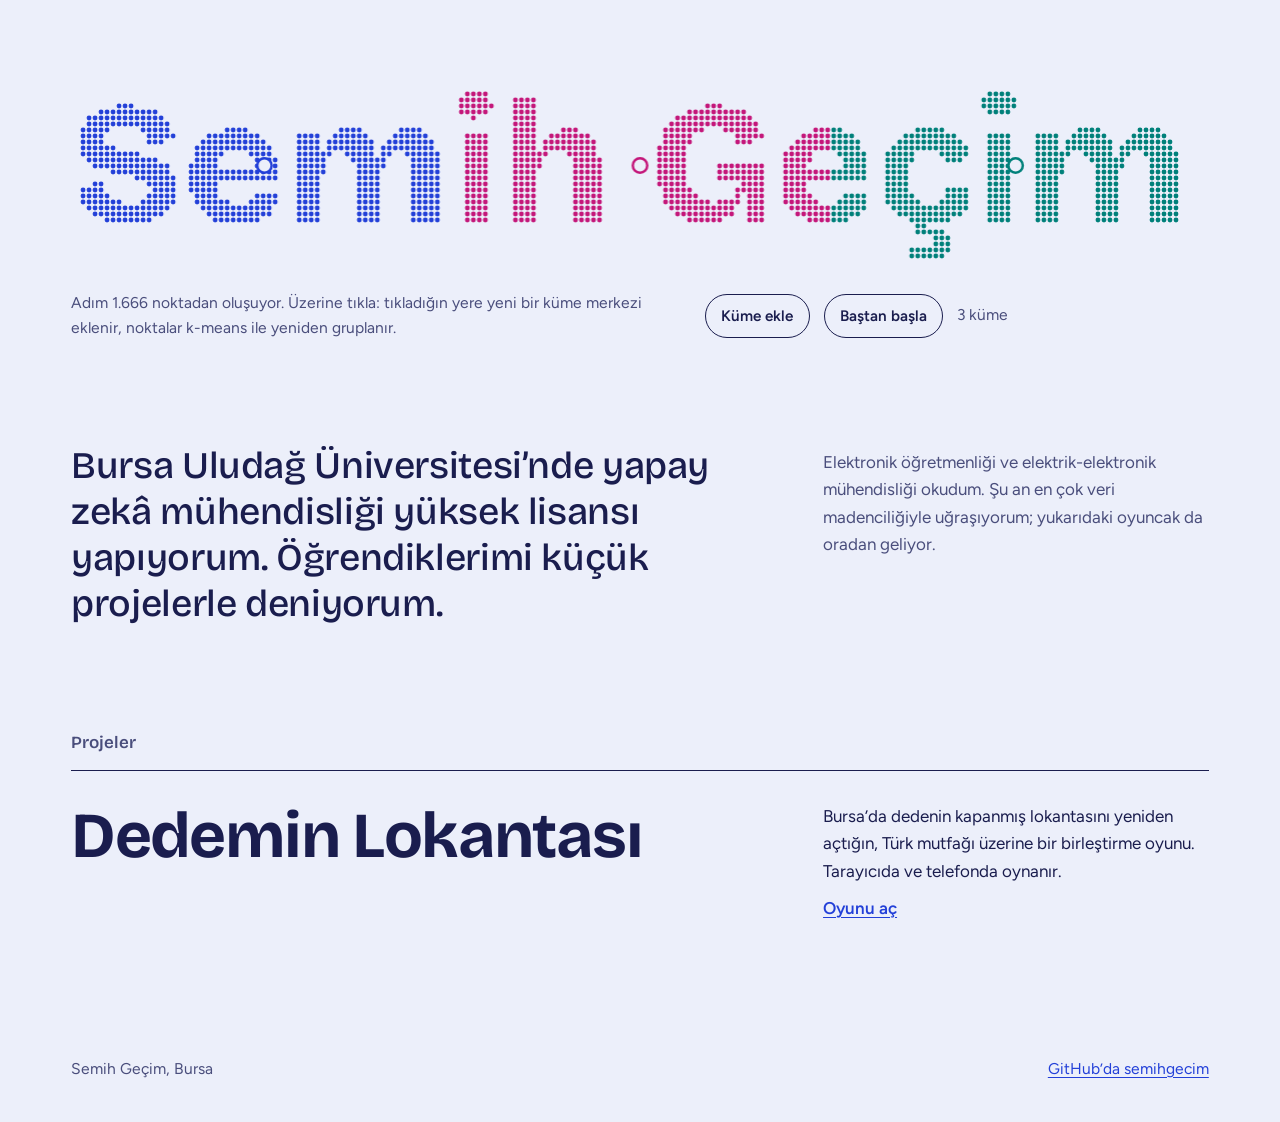
==== index.html @ a6d1cb2b "İlk kişisel site: noktalardan oluşan isim ve k-means oyuncağı Co-Authored-By: Claude Opus 5.5 <norep" ====
<!doctype html>
<html lang="tr">
<head>
<meta charset="utf-8">
<meta name="viewport" content="width=device-width, initial-scale=1">
<title>Semih Geçim</title>
<meta name="description" content="Semih Geçim: yapay zekâ mühendisliği yüksek lisans öğrencisi, elektrik-elektronik mühendisi. Projeler ve notlar.">
<meta property="og:title" content="Semih Geçim">
<meta property="og:description" content="Yapay zekâ mühendisliği yüksek lisans öğrencisi, elektrik-elektronik mühendisi.">
<meta property="og:url" content="https://semihgecim.me/">
<meta property="og:type" content="website">
<link rel="canonical" href="https://semihgecim.me/">
<link rel="icon" href="data:image/svg+xml,%3Csvg xmlns='http://www.w3.org/2000/svg' viewBox='0 0 32 32'%3E%3Crect width='32' height='32' rx='7' fill='%231a1d4e'/%3E%3Ccircle cx='10' cy='11' r='3.5' fill='%23ff6fb5'/%3E%3Ccircle cx='22' cy='10' r='3.5' fill='%236f8cff'/%3E%3Ccircle cx='16' cy='22' r='3.5' fill='%2334d3c6'/%3E%3C/svg%3E">
<style>
@font-face{font-family:"Bricolage";src:url(fonts/bricolage-grotesque-latin-wght-normal.woff2) format("woff2");font-weight:200 800;font-display:swap;unicode-range:U+0000-00FF,U+0131,U+0152-0153,U+02BB-02BC,U+02C6,U+02DA,U+02DC,U+2000-206F,U+20AC,U+2122,U+2191,U+2193,U+2212,U+2215,U+FEFF,U+FFFD}
@font-face{font-family:"Bricolage";src:url(fonts/bricolage-grotesque-latin-ext-wght-normal.woff2) format("woff2");font-weight:200 800;font-display:swap;unicode-range:U+0100-0130,U+0132-02BA,U+1E00-1EFF,U+2C60-2C7F}
@font-face{font-family:"Figtree";src:url(fonts/figtree-latin-wght-normal.woff2) format("woff2");font-weight:300 900;font-display:swap;unicode-range:U+0000-00FF,U+0131,U+0152-0153,U+02BB-02BC,U+02C6,U+02DA,U+02DC,U+2000-206F,U+20AC,U+2122,U+2191,U+2193,U+2212,U+2215,U+FEFF,U+FFFD}
@font-face{font-family:"Figtree";src:url(fonts/figtree-latin-ext-wght-normal.woff2) format("woff2");font-weight:300 900;font-display:swap;unicode-range:U+0100-0130,U+0132-02BA,U+1E00-1EFF,U+2C60-2C7F}

:root{
  color-scheme:light;
  --paper:#eceffa;
  --ink:#1a1d4e;
  --soft:#4a4e7c;
  --line:#c3c8e4;
  --accent:#2340d8;
  --gutter:clamp(16px,4vw,56px);
}
*{box-sizing:border-box}
html{-webkit-text-size-adjust:100%}
body{margin:0;background:var(--paper);color:var(--ink);font:400 1.0625rem/1.6 "Figtree",system-ui,sans-serif}
a{color:var(--accent);text-underline-offset:.18em}
a:hover{color:var(--ink)}
:focus-visible{outline:3px solid var(--accent);outline-offset:3px;border-radius:2px}
h1,h2,h3{font-family:"Bricolage",system-ui,sans-serif;margin:0}

.wrap{max-width:1240px;margin:0 auto;padding:0 var(--gutter)}

.hero{padding-top:clamp(24px,5vw,64px)}
h1{position:absolute;width:1px;height:1px;overflow:hidden;clip-path:inset(50%)}
#field{display:block;width:100%;cursor:crosshair;touch-action:manipulation}
.controls{display:flex;flex-wrap:wrap;align-items:center;gap:10px 14px;margin-top:clamp(12px,2vw,24px);color:var(--soft);font-size:.975rem}
.controls p{margin:0;flex:1 1 280px;max-width:62ch}
button{font:600 .95rem "Figtree",system-ui,sans-serif;color:var(--ink);background:none;border:1.5px solid var(--ink);border-radius:999px;padding:.45em 1em;cursor:pointer;min-height:44px}
button:hover:not(:disabled){background:var(--ink);color:var(--paper)}
button:disabled{opacity:.45;cursor:default}

.intro{margin-top:clamp(48px,8vw,104px);display:grid;grid-template-columns:minmax(0,7fr) minmax(0,4fr);gap:24px clamp(32px,6vw,88px);align-items:start}
.lede{font:500 clamp(1.5rem,3.1vw,2.35rem)/1.22 "Bricolage",system-ui,sans-serif;margin:0;letter-spacing:-.01em;max-width:24em}
.intro .side{margin:0;color:var(--soft);max-width:38ch;padding-top:.35em}

.work{margin-top:clamp(56px,8vw,112px)}
h2{font-size:1.0625rem;font-weight:600;color:var(--soft);margin-bottom:14px}
.project{display:grid;grid-template-columns:minmax(0,7fr) minmax(0,4fr);gap:10px clamp(32px,6vw,88px);padding:clamp(20px,3vw,32px) 0;border-top:1.5px solid var(--ink);text-decoration:none;color:inherit}
.project h3{font-size:clamp(2rem,5.4vw,4rem);font-weight:700;line-height:1.02;letter-spacing:-.025em;color:var(--ink)}
.project:hover h3{color:var(--accent)}
.project p{margin:0;max-width:38ch}
.project .go{display:block;margin-top:.6em;font-weight:600;color:var(--accent);text-decoration:underline;text-underline-offset:.18em}

footer{margin-top:clamp(56px,8vw,112px);padding-bottom:40px;color:var(--soft);font-size:.975rem}
footer .wrap{display:flex;flex-wrap:wrap;gap:6px 24px;justify-content:space-between}

@media (max-width:720px){
  .intro,.project{grid-template-columns:1fr}
}
</style>
</head>
<body>
<header class="hero wrap">
  <h1>Semih Geçim</h1>
  <canvas id="field" role="img" aria-label="Semih Geçim adı, renkli veri noktalarından oluşuyor"></canvas>
  <div class="controls">
    <p id="hint">Adım 1 noktadan oluşuyor. Üzerine tıkla: tıkladığın yere yeni bir küme merkezi eklenir, noktalar k-means ile yeniden gruplanır.</p>
    <button id="add" type="button">Küme ekle</button>
    <button id="reset" type="button">Baştan başla</button>
    <span id="status" aria-live="polite"></span>
  </div>
</header>

<main class="wrap">
  <section class="intro">
    <p class="lede">Bursa Uludağ Üniversitesi’nde yapay zekâ mühendisliği yüksek lisansı yapıyorum. Öğrendiklerimi küçük projelerle deniyorum.</p>
    <p class="side">Elektronik öğretmenliği ve elektrik-elektronik mühendisliği okudum. Şu an en çok veri madenciliğiyle uğraşıyorum; yukarıdaki oyuncak da oradan geliyor.</p>
  </section>

  <section class="work">
    <h2>Projeler</h2>
    <a class="project" href="/dedemin-lokantasi/">
      <h3>Dedemin Lokantası</h3>
      <p>Bursa’da dedenin kapanmış lokantasını yeniden açtığın, Türk mutfağı üzerine bir birleştirme oyunu. Tarayıcıda ve telefonda oynanır.<span class="go">Oyunu aç</span></p>
    </a>
  </section>
</main>

<footer>
  <div class="wrap">
    <span>Semih Geçim, Bursa</span>
    <a href="https://github.com/semihgecim">GitHub’da semihgecim</a>
  </div>
</footer>

<script>
(function () {
  var canvas = document.getElementById('field');
  var ctx = canvas.getContext('2d');
  var addBtn = document.getElementById('add');
  var resetBtn = document.getElementById('reset');
  var statusEl = document.getElementById('status');
  var hint = document.getElementById('hint');

  var COLORS = ['#2340d8', '#c4177a', '#00807a', '#a85f00', '#6d35d6', '#c02f2f', '#2f7a12', '#0a6fa8'];
  var MAX_K = COLORS.length;
  var reduced = matchMedia('(prefers-reduced-motion: reduce)').matches;

  var W = 0, H = 0, R = 2;
  var pts = [];        // {x, y, sx, sy, c}
  var centers = [];    // {x, y}
  var timer = null, intro = 0;

  function layout() {
    W = Math.floor(canvas.parentElement.clientWidth -
        parseFloat(getComputedStyle(canvas.parentElement).paddingLeft) * 2);
    var lines = W < 640 ? ['Semih', 'Geçim'] : ['Semih Geçim'];
    var off = document.createElement('canvas').getContext('2d', { willReadFrequently: true });
    var font = function (s) { return '800 ' + s + 'px Bricolage, system-ui, sans-serif'; };
    off.font = font(100);
    var widest = Math.max.apply(null, lines.map(function (l) { return off.measureText(l).width; }));
    var size = Math.floor(100 * W / widest * 0.985);
    var lineH = size * 0.98;
    H = Math.ceil(lineH * lines.length + size * 0.2);

    off.canvas.width = W; off.canvas.height = H;
    off.font = font(size);
    off.textBaseline = 'alphabetic';
    off.fillStyle = '#000';
    lines.forEach(function (l, i) { off.fillText(l, 0, size * 0.92 + i * lineH); });

    var data = off.getImageData(0, 0, W, H).data;
    var step = Math.max(4, Math.round(W / 190));
    R = step * 0.40;
    pts = [];
    for (var y = 0; y < H; y += step) {
      for (var x = 0; x < W; x += step) {
        if (data[(y * W + x) * 4 + 3] > 128) {
          pts.push({ x: x, y: y, sx: Math.random() * W, sy: Math.random() * H, c: 0 });
        }
      }
    }
    var dpr = window.devicePixelRatio || 1;
    canvas.width = W * dpr; canvas.height = H * dpr;
    canvas.style.height = H + 'px';
    ctx.setTransform(dpr, 0, 0, dpr, 0, 0);
    var n = pts.length;
    hint.textContent = 'Adım ' + n.toLocaleString('tr-TR') + ' noktadan oluşuyor. Üzerine tıkla: tıkladığın yere yeni bir küme merkezi eklenir, noktalar k-means ile yeniden gruplanır.';
  }

  function assign() {
    var moved = false;
    pts.forEach(function (p) {
      var best = 0, bd = Infinity;
      centers.forEach(function (c, i) {
        var d = (p.x - c.x) * (p.x - c.x) + (p.y - c.y) * (p.y - c.y);
        if (d < bd) { bd = d; best = i; }
      });
      if (p.c !== best) { p.c = best; moved = true; }
    });
    return moved;
  }

  function update() {
    var sum = centers.map(function () { return { x: 0, y: 0, n: 0 }; });
    pts.forEach(function (p) { var s = sum[p.c]; s.x += p.x; s.y += p.y; s.n++; });
    centers.forEach(function (c, i) {
      if (sum[i].n) { c.x = sum[i].x / sum[i].n; c.y = sum[i].y / sum[i].n; }
    });
  }

  function draw(t) {
    ctx.clearRect(0, 0, W, H);
    var e = t === undefined ? 1 : 1 - Math.pow(1 - t, 3);
    for (var i = 0; i < pts.length; i++) {
      var p = pts[i];
      ctx.fillStyle = COLORS[p.c];
      ctx.beginPath();
      ctx.arc(p.sx + (p.x - p.sx) * e, p.sy + (p.y - p.sy) * e, R, 0, 6.2832);
      ctx.fill();
    }
    if (e < 1) return;
    centers.forEach(function (c, i) {
      var r = Math.max(7, R * 3);
      ctx.beginPath(); ctx.arc(c.x, c.y, r, 0, 6.2832);
      ctx.fillStyle = '#eceffa'; ctx.fill();
      ctx.lineWidth = Math.max(2.5, R); ctx.strokeStyle = COLORS[i]; ctx.stroke();
    });
  }

  function settle() {
    clearTimeout(timer);
    if (reduced) {
      var guard = 0;
      while (assign() && guard++ < 50) update();
      draw();
      return;
    }
    (function tick() {
      var moved = assign();
      draw();
      if (moved) { update(); timer = setTimeout(tick, 170); }
    })();
  }

  function report() {
    statusEl.textContent = centers.length + ' küme';
    addBtn.disabled = centers.length >= MAX_K;
  }

  function addCenter(x, y) {
    if (centers.length >= MAX_K) {
      statusEl.textContent = 'En fazla ' + MAX_K + ' küme. Baştan başlayabilirsin.';
      return;
    }
    centers.push({ x: x, y: y });
    report();
    settle();
  }

  function seed() {
    centers = [{ x: W * 0.17, y: H * 0.5 }, { x: W * 0.5, y: H * 0.5 }, { x: W * 0.83, y: H * 0.5 }];
    report();
  }

  function start(animate) {
    cancelAnimationFrame(intro);
    clearTimeout(timer);
    seed();
    assign();
    if (!animate || reduced) { settle(); return; }
    var t0 = performance.now(), dur = 1100;
    (function frame(now) {
      var t = Math.min(1, (now - t0) / dur);
      draw(t);
      if (t < 1) intro = requestAnimationFrame(frame); else settle();
    })(t0);
  }

  canvas.addEventListener('click', function (ev) {
    var r = canvas.getBoundingClientRect();
    addCenter(ev.clientX - r.left, ev.clientY - r.top);
  });
  addBtn.addEventListener('click', function () {
    // Klavye ve düğme için: merkeze en uzak noktaya yeni küme koy.
    var far = pts[0], fd = -1;
    pts.forEach(function (p) {
      var c = centers[p.c], d = (p.x - c.x) * (p.x - c.x) + (p.y - c.y) * (p.y - c.y);
      if (d > fd) { fd = d; far = p; }
    });
    addCenter(far.x, far.y);
  });
  resetBtn.addEventListener('click', function () { start(true); });

  var lastW = 0, rt;
  addEventListener('resize', function () {
    clearTimeout(rt);
    rt = setTimeout(function () {
      if (canvas.parentElement.clientWidth === lastW) return;
      lastW = canvas.parentElement.clientWidth;
      layout(); start(false);
    }, 150);
  });

  var fontReady = document.fonts && document.fonts.load
    ? Promise.race([
        Promise.all([document.fonts.load('800 100px Bricolage', 'Semih Geçim')]),
        new Promise(function (ok) { setTimeout(ok, 1500); })
      ])
    : Promise.resolve();
  fontReady.then(function () {
    lastW = canvas.parentElement.clientWidth;
    layout();
    start(true);
  });
})();
</script>
</body>
</html>
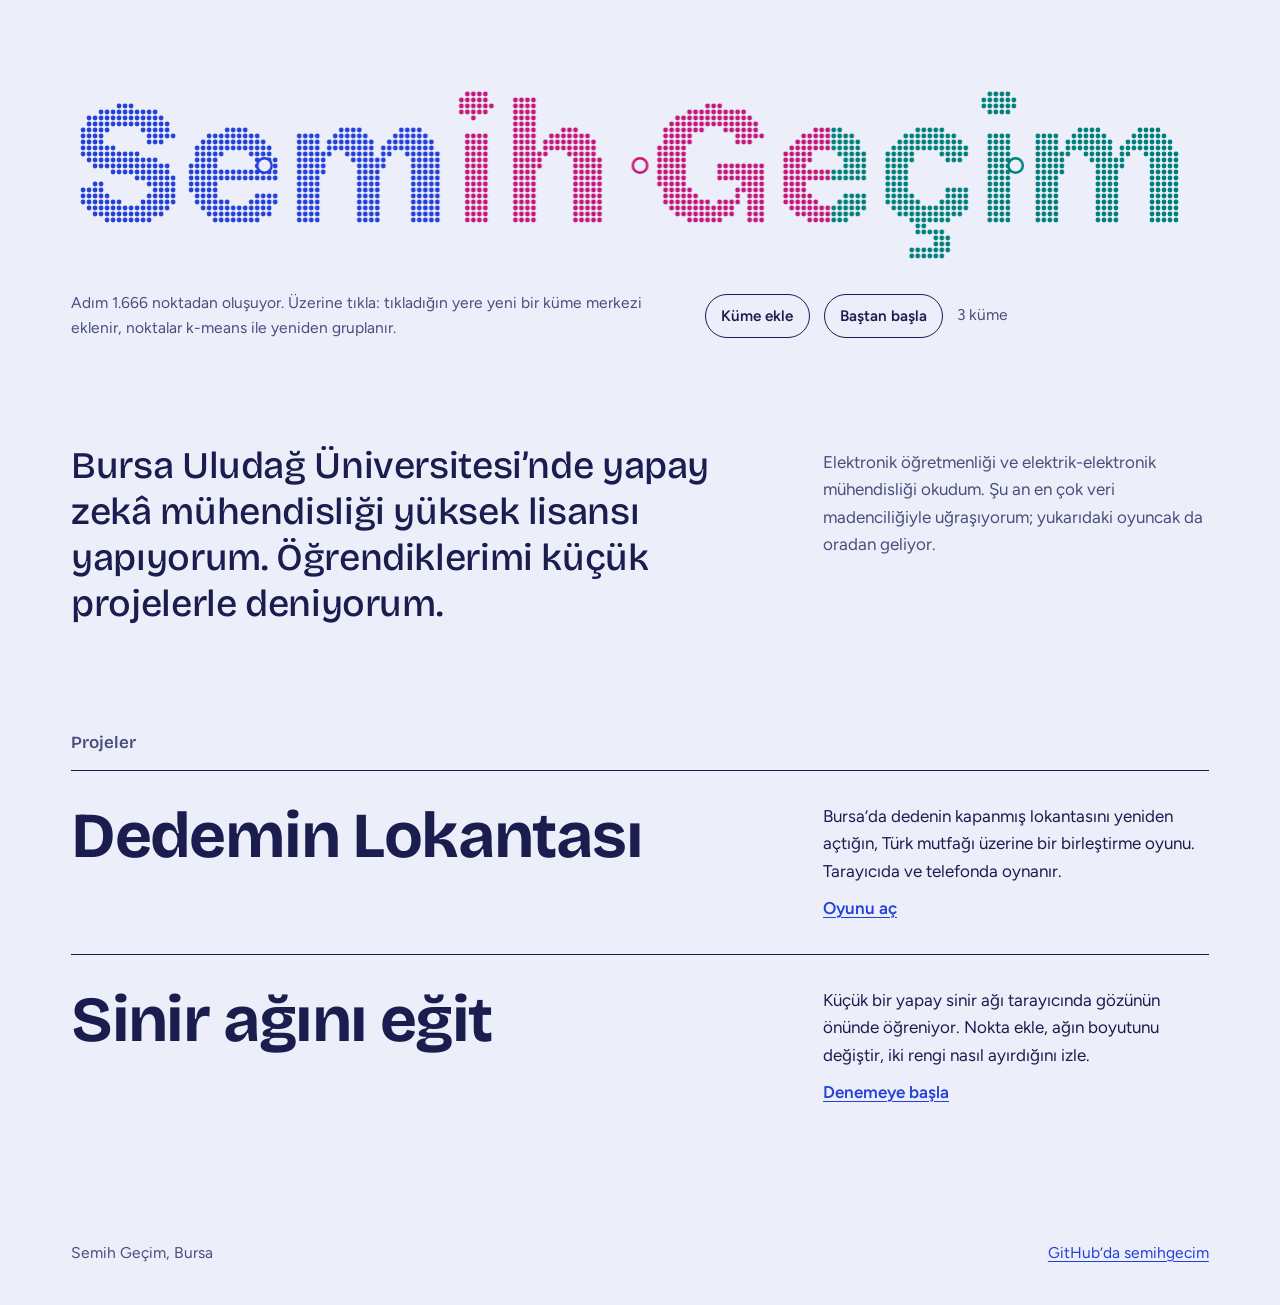
==== commit c80ff549: "Sinir ağını eğit sayfasını ekle Co-Authored-By: Claude Opus 5.5 <noreply@anthropic.com> Claude-Sessi" ====
--- a/index.html
+++ b/index.html
@@ -89,6 +89,10 @@
       <h3>Dedemin Lokantası</h3>
       <p>Bursa’da dedenin kapanmış lokantasını yeniden açtığın, Türk mutfağı üzerine bir birleştirme oyunu. Tarayıcıda ve telefonda oynanır.<span class="go">Oyunu aç</span></p>
     </a>
+    <a class="project" href="/sinir-agi/">
+      <h3>Sinir ağını eğit</h3>
+      <p>Küçük bir yapay sinir ağı tarayıcında gözünün önünde öğreniyor. Nokta ekle, ağın boyutunu değiştir, iki rengi nasıl ayırdığını izle.<span class="go">Denemeye başla</span></p>
+    </a>
   </section>
 </main>
 
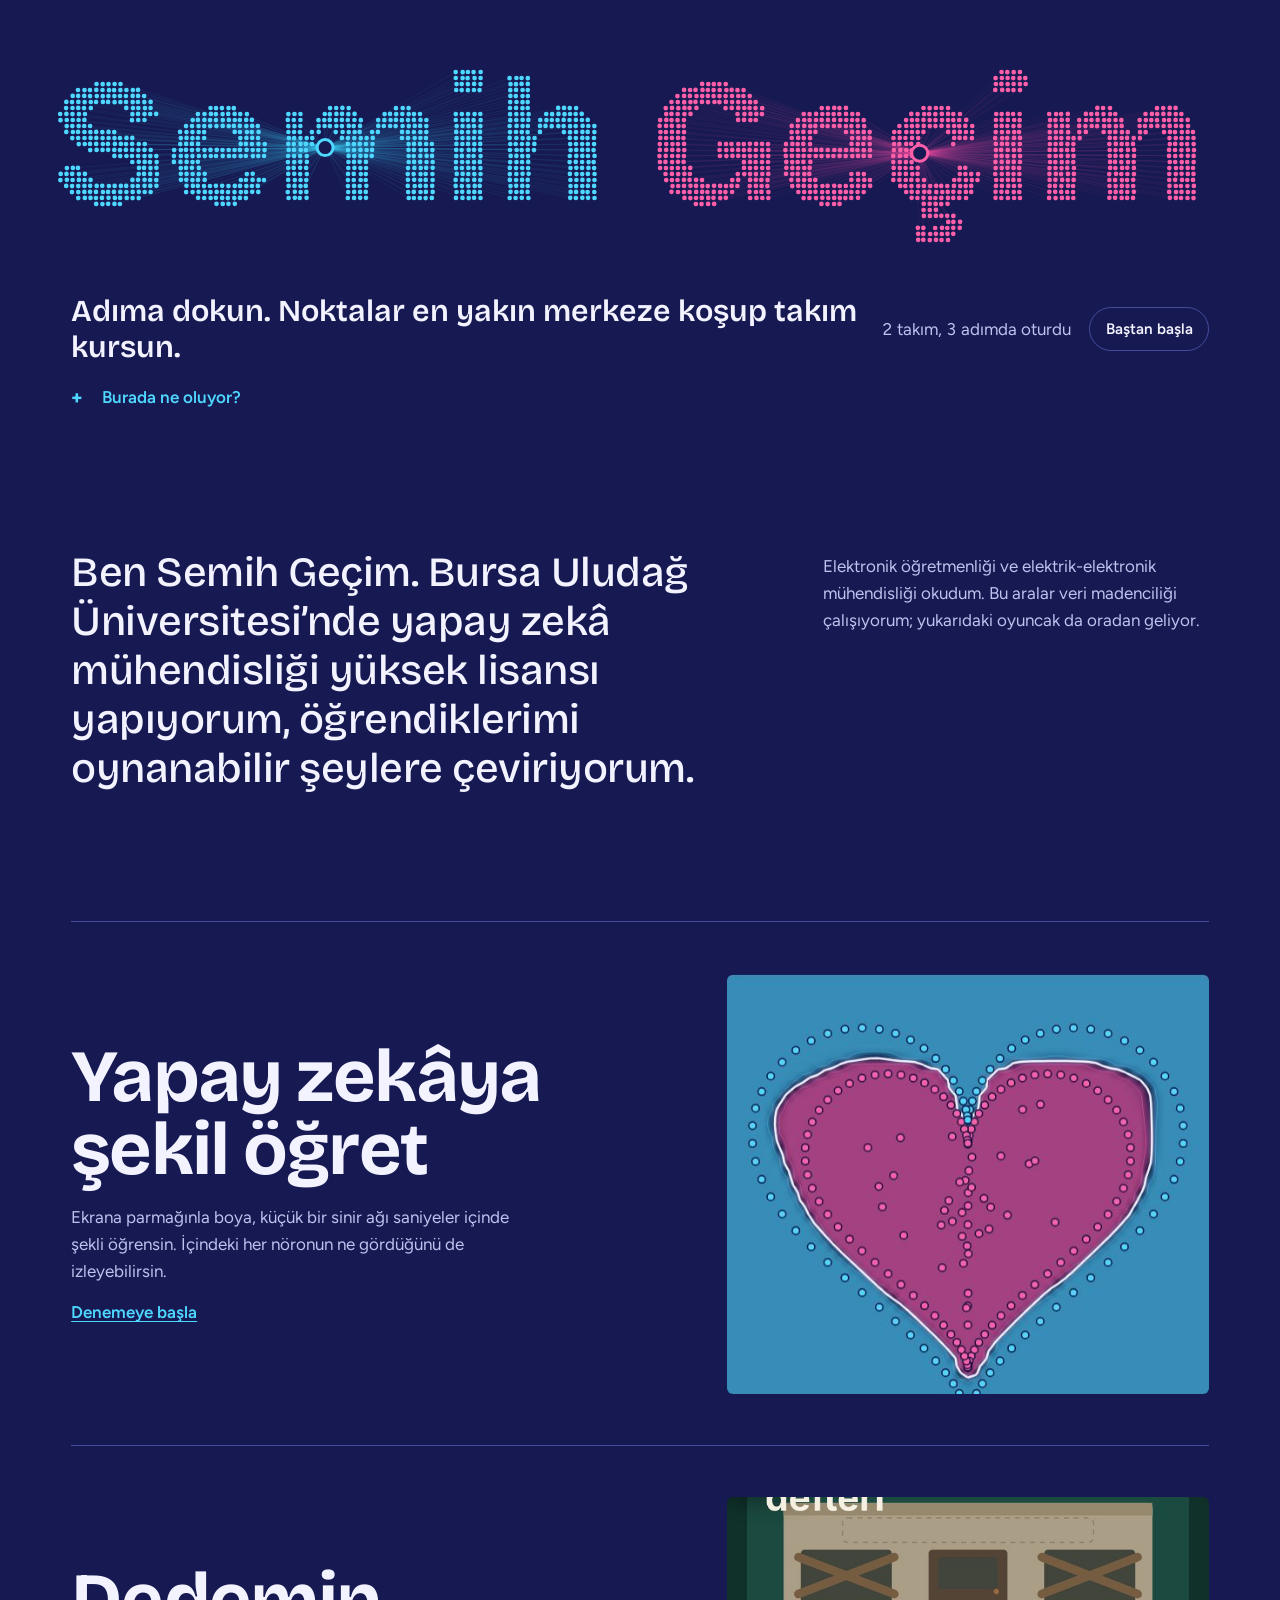
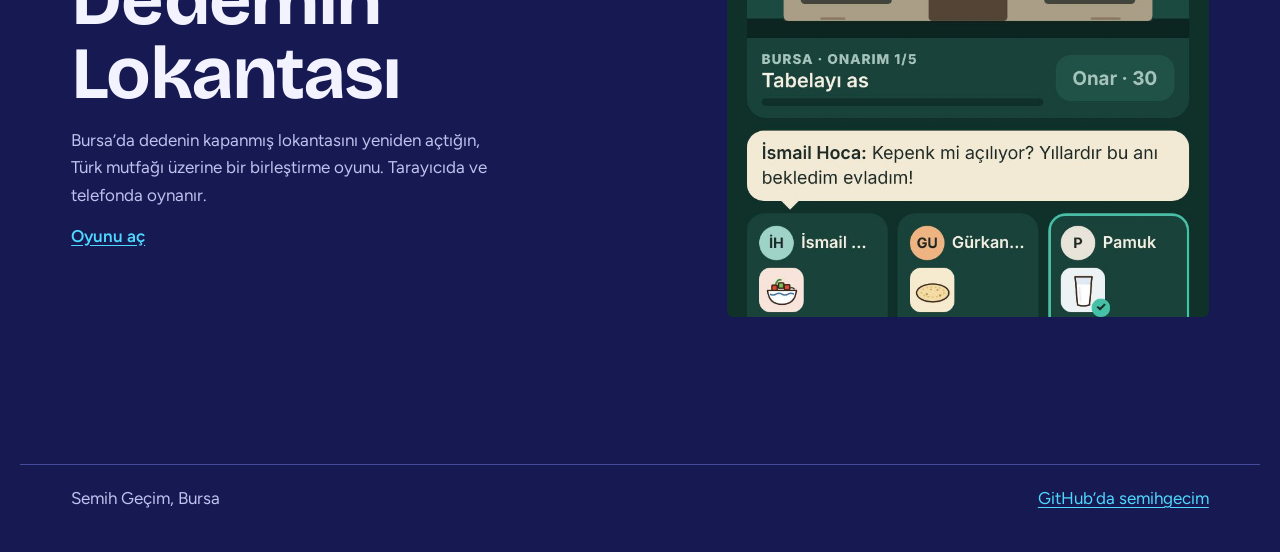
==== commit e37bf841: "Yeni tasarım: gece teması, boyanabilir sinir ağı, nöron görünümü; arama motoru dosyaları Co-Authored" ====
--- a/index.html
+++ b/index.html
@@ -3,95 +3,85 @@
 <head>
 <meta charset="utf-8">
 <meta name="viewport" content="width=device-width, initial-scale=1">
-<title>Semih Geçim</title>
-<meta name="description" content="Semih Geçim: yapay zekâ mühendisliği yüksek lisans öğrencisi, elektrik-elektronik mühendisi. Projeler ve notlar.">
+<title>Semih Geçim | Yapay zekâ mühendisliği, projeler</title>
+<meta name="description" content="Semih Geçim'in kişisel sitesi. Bursa Uludağ Üniversitesi yapay zekâ mühendisliği yüksek lisans öğrencisi. Oynanabilir yapay zekâ denemeleri ve projeler.">
+<meta name="theme-color" content="#171a52">
 <meta property="og:title" content="Semih Geçim">
-<meta property="og:description" content="Yapay zekâ mühendisliği yüksek lisans öğrencisi, elektrik-elektronik mühendisi.">
+<meta property="og:description" content="Adına dokun, noktalar takım kursun. Oynanabilir yapay zekâ denemeleri ve projeler.">
 <meta property="og:url" content="https://semihgecim.me/">
 <meta property="og:type" content="website">
+<meta property="og:image" content="https://semihgecim.me/img/og.jpg">
+<meta name="twitter:card" content="summary_large_image">
 <link rel="canonical" href="https://semihgecim.me/">
-<link rel="icon" href="data:image/svg+xml,%3Csvg xmlns='http://www.w3.org/2000/svg' viewBox='0 0 32 32'%3E%3Crect width='32' height='32' rx='7' fill='%231a1d4e'/%3E%3Ccircle cx='10' cy='11' r='3.5' fill='%23ff6fb5'/%3E%3Ccircle cx='22' cy='10' r='3.5' fill='%236f8cff'/%3E%3Ccircle cx='16' cy='22' r='3.5' fill='%2334d3c6'/%3E%3C/svg%3E">
+<link rel="icon" href="data:image/svg+xml,%3Csvg xmlns='http://www.w3.org/2000/svg' viewBox='0 0 32 32'%3E%3Crect width='32' height='32' rx='7' fill='%23171a52'/%3E%3Ccircle cx='10' cy='11' r='3.5' fill='%23ff5fa8'/%3E%3Ccircle cx='22' cy='10' r='3.5' fill='%234fd8ff'/%3E%3Ccircle cx='16' cy='22' r='3.5' fill='%23ffc24d'/%3E%3C/svg%3E">
+<link rel="preload" href="/fonts/bricolage-grotesque-latin-wght-normal.woff2" as="font" type="font/woff2" crossorigin>
+<link rel="stylesheet" href="/site.css">
+<script type="application/ld+json">
+{"@context":"https://schema.org","@type":"Person","name":"Semih Geçim","url":"https://semihgecim.me/","sameAs":["https://github.com/semihgecim"],"description":"Yapay zekâ mühendisliği yüksek lisans öğrencisi, elektrik-elektronik mühendisi","affiliation":{"@type":"CollegeOrUniversity","name":"Bursa Uludağ Üniversitesi"},"homeLocation":{"@type":"City","name":"Bursa"}}
+</script>
 <style>
-@font-face{font-family:"Bricolage";src:url(fonts/bricolage-grotesque-latin-wght-normal.woff2) format("woff2");font-weight:200 800;font-display:swap;unicode-range:U+0000-00FF,U+0131,U+0152-0153,U+02BB-02BC,U+02C6,U+02DA,U+02DC,U+2000-206F,U+20AC,U+2122,U+2191,U+2193,U+2212,U+2215,U+FEFF,U+FFFD}
-@font-face{font-family:"Bricolage";src:url(fonts/bricolage-grotesque-latin-ext-wght-normal.woff2) format("woff2");font-weight:200 800;font-display:swap;unicode-range:U+0100-0130,U+0132-02BA,U+1E00-1EFF,U+2C60-2C7F}
-@font-face{font-family:"Figtree";src:url(fonts/figtree-latin-wght-normal.woff2) format("woff2");font-weight:300 900;font-display:swap;unicode-range:U+0000-00FF,U+0131,U+0152-0153,U+02BB-02BC,U+02C6,U+02DA,U+02DC,U+2000-206F,U+20AC,U+2122,U+2191,U+2193,U+2212,U+2215,U+FEFF,U+FFFD}
-@font-face{font-family:"Figtree";src:url(fonts/figtree-latin-ext-wght-normal.woff2) format("woff2");font-weight:300 900;font-display:swap;unicode-range:U+0100-0130,U+0132-02BA,U+1E00-1EFF,U+2C60-2C7F}
-
-:root{
-  color-scheme:light;
-  --paper:#eceffa;
-  --ink:#1a1d4e;
-  --soft:#4a4e7c;
-  --line:#c3c8e4;
-  --accent:#2340d8;
-  --gutter:clamp(16px,4vw,56px);
-}
-*{box-sizing:border-box}
-html{-webkit-text-size-adjust:100%}
-body{margin:0;background:var(--paper);color:var(--ink);font:400 1.0625rem/1.6 "Figtree",system-ui,sans-serif}
-a{color:var(--accent);text-underline-offset:.18em}
-a:hover{color:var(--ink)}
-:focus-visible{outline:3px solid var(--accent);outline-offset:3px;border-radius:2px}
-h1,h2,h3{font-family:"Bricolage",system-ui,sans-serif;margin:0}
-
-.wrap{max-width:1240px;margin:0 auto;padding:0 var(--gutter)}
-
-.hero{padding-top:clamp(24px,5vw,64px)}
-h1{position:absolute;width:1px;height:1px;overflow:hidden;clip-path:inset(50%)}
-#field{display:block;width:100%;cursor:crosshair;touch-action:manipulation}
-.controls{display:flex;flex-wrap:wrap;align-items:center;gap:10px 14px;margin-top:clamp(12px,2vw,24px);color:var(--soft);font-size:.975rem}
-.controls p{margin:0;flex:1 1 280px;max-width:62ch}
-button{font:600 .95rem "Figtree",system-ui,sans-serif;color:var(--ink);background:none;border:1.5px solid var(--ink);border-radius:999px;padding:.45em 1em;cursor:pointer;min-height:44px}
-button:hover:not(:disabled){background:var(--ink);color:var(--paper)}
-button:disabled{opacity:.45;cursor:default}
-
-.intro{margin-top:clamp(48px,8vw,104px);display:grid;grid-template-columns:minmax(0,7fr) minmax(0,4fr);gap:24px clamp(32px,6vw,88px);align-items:start}
-.lede{font:500 clamp(1.5rem,3.1vw,2.35rem)/1.22 "Bricolage",system-ui,sans-serif;margin:0;letter-spacing:-.01em;max-width:24em}
-.intro .side{margin:0;color:var(--soft);max-width:38ch;padding-top:.35em}
-
-.work{margin-top:clamp(56px,8vw,112px)}
-h2{font-size:1.0625rem;font-weight:600;color:var(--soft);margin-bottom:14px}
-.project{display:grid;grid-template-columns:minmax(0,7fr) minmax(0,4fr);gap:10px clamp(32px,6vw,88px);padding:clamp(20px,3vw,32px) 0;border-top:1.5px solid var(--ink);text-decoration:none;color:inherit}
-.project h3{font-size:clamp(2rem,5.4vw,4rem);font-weight:700;line-height:1.02;letter-spacing:-.025em;color:var(--ink)}
-.project:hover h3{color:var(--accent)}
-.project p{margin:0;max-width:38ch}
-.project .go{display:block;margin-top:.6em;font-weight:600;color:var(--accent);text-decoration:underline;text-underline-offset:.18em}
-
-footer{margin-top:clamp(56px,8vw,112px);padding-bottom:40px;color:var(--soft);font-size:.975rem}
-footer .wrap{display:flex;flex-wrap:wrap;gap:6px 24px;justify-content:space-between}
-
-@media (max-width:720px){
-  .intro,.project{grid-template-columns:1fr}
-}
+.hero{position:relative}
+h1.sr{position:absolute;width:1px;height:1px;overflow:hidden;clip-path:inset(50%)}
+#field{display:block;width:100%;cursor:pointer;touch-action:pan-y;-webkit-tap-highlight-color:transparent}
+.play{display:flex;flex-wrap:wrap;align-items:center;gap:8px 18px;margin-top:4px}
+.play .say{margin:0;font:600 clamp(1.25rem,2.6vw,1.9rem)/1.2 "Bricolage",sans-serif;flex:1 1 320px}
+#status{color:var(--soft);font-variant-numeric:tabular-nums}
+.more{margin-top:10px}
+.intro{margin-top:clamp(64px,10vw,136px);display:grid;grid-template-columns:minmax(0,7fr) minmax(0,4fr);gap:24px clamp(32px,6vw,88px);align-items:start}
+.lede{font:500 clamp(1.6rem,3.4vw,2.6rem)/1.18 "Bricolage",sans-serif;letter-spacing:-.012em;margin:0}
+.side{margin:0;color:var(--soft);max-width:38ch;padding-top:.3em}
+.work{margin-top:clamp(72px,10vw,136px)}
+.project{display:grid;grid-template-columns:minmax(0,6fr) minmax(0,5fr);gap:20px clamp(32px,6vw,88px);align-items:center;text-decoration:none;color:inherit;padding:clamp(28px,4vw,56px) 0;border-top:1.5px solid var(--line)}
+.project h2{font-size:clamp(2.3rem,6vw,4.6rem);font-weight:700;line-height:1;letter-spacing:-.025em;color:var(--text)}
+.project p{margin:16px 0 0;max-width:40ch;color:var(--soft)}
+.project .go{display:inline-block;margin-top:14px;font-weight:600;color:var(--cyan);text-decoration:underline;text-underline-offset:.18em}
+.project:hover h2{color:var(--amber)}
+.project img{display:block;width:100%;height:clamp(240px,34vw,420px);object-fit:cover;object-position:top;border-radius:6px;background:var(--deep)}
+footer{margin-top:clamp(48px,8vw,96px);padding-bottom:40px;color:var(--soft)}
+footer .wrap{display:flex;flex-wrap:wrap;gap:6px 24px;justify-content:space-between;border-top:1.5px solid var(--line);padding-top:20px}
+@media (max-width:760px){.intro,.project{grid-template-columns:minmax(0,1fr)}}
 </style>
 </head>
 <body>
-<header class="hero wrap">
-  <h1>Semih Geçim</h1>
-  <canvas id="field" role="img" aria-label="Semih Geçim adı, renkli veri noktalarından oluşuyor"></canvas>
-  <div class="controls">
-    <p id="hint">Adım 1 noktadan oluşuyor. Üzerine tıkla: tıkladığın yere yeni bir küme merkezi eklenir, noktalar k-means ile yeniden gruplanır.</p>
-    <button id="add" type="button">Küme ekle</button>
-    <button id="reset" type="button">Baştan başla</button>
-    <span id="status" aria-live="polite"></span>
+<header class="hero">
+  <h1 class="sr">Semih Geçim</h1>
+  <canvas id="field" role="img" aria-label="Semih Geçim adı, renkli noktalardan oluşuyor. Dokununca noktalar yeniden gruplanıyor."></canvas>
+  <div class="wrap">
+    <div class="play">
+      <p class="say">Adıma dokun. Noktalar en yakın merkeze koşup takım kursun.</p>
+      <span id="status" aria-live="polite"></span>
+      <button id="reset" type="button">Baştan başla</button>
+    </div>
+    <details class="more">
+      <summary>Burada ne oluyor?</summary>
+      <p>Her halka bir takım kaptanı. Her nokta en yakın kaptanın takımına geçer, sonra kaptanlar takımlarının ortasına yürür. Kimse takım değiştirmeyene kadar bu tekrar eder. Kimse noktalara ne yapacağını söylemiyor; gruplar kendiliğinden çıkıyor.</p>
+      <p class="tech"><strong>Bilenler için:</strong> Bu gerçek bir k-means (Lloyd algoritması). <span id="points"></span> nokta, adımın harflerinin piksellerinden örneklendi. Küme içi toplam kare uzaklık (WCSS) şu an <span id="wcss"></span>. Her yeni merkez bu değeri düşürür; ama merkezleri nereye koyduğun sonucu değiştirir, çünkü k-means yerel optimuma takılır.</p>
+    </details>
   </div>
 </header>
 
 <main class="wrap">
   <section class="intro">
-    <p class="lede">Bursa Uludağ Üniversitesi’nde yapay zekâ mühendisliği yüksek lisansı yapıyorum. Öğrendiklerimi küçük projelerle deniyorum.</p>
-    <p class="side">Elektronik öğretmenliği ve elektrik-elektronik mühendisliği okudum. Şu an en çok veri madenciliğiyle uğraşıyorum; yukarıdaki oyuncak da oradan geliyor.</p>
+    <p class="lede">Ben Semih Geçim. Bursa Uludağ Üniversitesi’nde yapay zekâ mühendisliği yüksek lisansı yapıyorum, öğrendiklerimi oynanabilir şeylere çeviriyorum.</p>
+    <p class="side">Elektronik öğretmenliği ve elektrik-elektronik mühendisliği okudum. Bu aralar veri madenciliği çalışıyorum; yukarıdaki oyuncak da oradan geliyor.</p>
   </section>
 
-  <section class="work">
-    <h2>Projeler</h2>
+  <section class="work" aria-label="Projeler">
+    <a class="project" href="/sinir-agi/">
+      <div>
+        <h2>Yapay zekâya şekil öğret</h2>
+        <p>Ekrana parmağınla boya, küçük bir sinir ağı saniyeler içinde şekli öğrensin. İçindeki her nöronun ne gördüğünü de izleyebilirsin.</p>
+        <span class="go">Denemeye başla</span>
+      </div>
+      <img src="/img/sinir-agi.jpg" width="1000" height="1000" loading="lazy" alt="Pembe noktalardan oluşan kalp şekli ve sinir ağının çizdiği sınır">
+    </a>
     <a class="project" href="/dedemin-lokantasi/">
-      <h3>Dedemin Lokantası</h3>
-      <p>Bursa’da dedenin kapanmış lokantasını yeniden açtığın, Türk mutfağı üzerine bir birleştirme oyunu. Tarayıcıda ve telefonda oynanır.<span class="go">Oyunu aç</span></p>
-    </a>
-    <a class="project" href="/sinir-agi/">
-      <h3>Sinir ağını eğit</h3>
-      <p>Küçük bir yapay sinir ağı tarayıcında gözünün önünde öğreniyor. Nokta ekle, ağın boyutunu değiştir, iki rengi nasıl ayırdığını izle.<span class="go">Denemeye başla</span></p>
+      <div>
+        <h2>Dedemin Lokantası</h2>
+        <p>Bursa’da dedenin kapanmış lokantasını yeniden açtığın, Türk mutfağı üzerine bir birleştirme oyunu. Tarayıcıda ve telefonda oynanır.</p>
+        <span class="go">Oyunu aç</span>
+      </div>
+      <img src="/img/dedemin-lokantasi.jpg" width="780" height="1000" loading="lazy" alt="Dedemin Lokantası oyunundan bir ekran">
     </a>
   </section>
 </main>
@@ -105,183 +95,181 @@
 
 <script>
 (function () {
-  var canvas = document.getElementById('field');
-  var ctx = canvas.getContext('2d');
-  var addBtn = document.getElementById('add');
-  var resetBtn = document.getElementById('reset');
-  var statusEl = document.getElementById('status');
-  var hint = document.getElementById('hint');
-
-  var COLORS = ['#2340d8', '#c4177a', '#00807a', '#a85f00', '#6d35d6', '#c02f2f', '#2f7a12', '#0a6fa8'];
+  'use strict';
+  var cv = document.getElementById('field'), ctx = cv.getContext('2d');
+  var statusEl = document.getElementById('status'), wcssEl = document.getElementById('wcss'), pointsEl = document.getElementById('points');
+  var COLORS = ['#4fd8ff', '#ff5fa8', '#ffc24d', '#4ff0b4', '#b49bff', '#ff8a5c', '#c8f060', '#e6e9ff'];
   var MAX_K = COLORS.length;
   var reduced = matchMedia('(prefers-reduced-motion: reduce)').matches;
-
-  var W = 0, H = 0, R = 2;
-  var pts = [];        // {x, y, sx, sy, c}
-  var centers = [];    // {x, y}
-  var timer = null, intro = 0;
+  var W = 0, H = 0, R = 2, pts = [], centers = [], waves = [], oldest = 0;
+  var lines = 0, iters = 0, touched = false, ptr = null, timer = null, autoT = null, running = false, rafId = 0;
+
+  function fnt(s) { return '800 ' + s + 'px Bricolage, system-ui, sans-serif'; }
 
   function layout() {
-    W = Math.floor(canvas.parentElement.clientWidth -
-        parseFloat(getComputedStyle(canvas.parentElement).paddingLeft) * 2);
-    var lines = W < 640 ? ['Semih', 'Geçim'] : ['Semih Geçim'];
+    W = Math.floor(cv.parentElement.clientWidth);
+    var gutter = Math.max(16, Math.min(56, W * 0.04));
+    var inner = W - gutter * 2;
+    var words = W < 640 ? ['Semih', 'Geçim'] : ['Semih Geçim'];
     var off = document.createElement('canvas').getContext('2d', { willReadFrequently: true });
-    var font = function (s) { return '800 ' + s + 'px Bricolage, system-ui, sans-serif'; };
-    off.font = font(100);
-    var widest = Math.max.apply(null, lines.map(function (l) { return off.measureText(l).width; }));
-    var size = Math.floor(100 * W / widest * 0.985);
-    var lineH = size * 0.98;
-    H = Math.ceil(lineH * lines.length + size * 0.2);
-
+    off.font = fnt(100);
+    var widest = Math.max.apply(null, words.map(function (l) { return off.measureText(l).width; }));
+    var size = Math.floor(100 * inner / widest * 0.985);
+    var lineH = size * 0.98, pad = Math.max(28, size * 0.22);
+    H = Math.ceil(lineH * words.length + size * 0.2 + pad * 2);
     off.canvas.width = W; off.canvas.height = H;
-    off.font = font(size);
-    off.textBaseline = 'alphabetic';
-    off.fillStyle = '#000';
-    lines.forEach(function (l, i) { off.fillText(l, 0, size * 0.92 + i * lineH); });
-
+    off.font = fnt(size); off.fillStyle = '#000';
+    words.forEach(function (l, i) { off.fillText(l, gutter, pad + size * 0.92 + i * lineH); });
     var data = off.getImageData(0, 0, W, H).data;
-    var step = Math.max(4, Math.round(W / 190));
-    R = step * 0.40;
+    var step = Math.max(4, Math.round(inner / 190));
+    R = step * 0.39;
     pts = [];
-    for (var y = 0; y < H; y += step) {
-      for (var x = 0; x < W; x += step) {
-        if (data[(y * W + x) * 4 + 3] > 128) {
-          pts.push({ x: x, y: y, sx: Math.random() * W, sy: Math.random() * H, c: 0 });
-        }
-      }
-    }
-    var dpr = window.devicePixelRatio || 1;
-    canvas.width = W * dpr; canvas.height = H * dpr;
-    canvas.style.height = H + 'px';
+    for (var y = 0; y < H; y += step) for (var x = 0; x < W; x += step) {
+      if (data[(y * W + x) * 4 + 3] > 128) pts.push({ hx: x, hy: y, x: x, y: y, vx: 0, vy: 0, c: 0, pop: 0 });
+    }
+    var dpr = Math.min(devicePixelRatio || 1, 2);
+    cv.width = W * dpr; cv.height = H * dpr; cv.style.height = H + 'px';
     ctx.setTransform(dpr, 0, 0, dpr, 0, 0);
-    var n = pts.length;
-    hint.textContent = 'Adım ' + n.toLocaleString('tr-TR') + ' noktadan oluşuyor. Üzerine tıkla: tıkladığın yere yeni bir küme merkezi eklenir, noktalar k-means ile yeniden gruplanır.';
+    pointsEl.textContent = pts.length.toLocaleString('tr-TR');
   }
 
   function assign() {
     var moved = false;
-    pts.forEach(function (p) {
-      var best = 0, bd = Infinity;
-      centers.forEach(function (c, i) {
-        var d = (p.x - c.x) * (p.x - c.x) + (p.y - c.y) * (p.y - c.y);
-        if (d < bd) { bd = d; best = i; }
-      });
-      if (p.c !== best) { p.c = best; moved = true; }
-    });
+    for (var i = 0; i < pts.length; i++) {
+      var p = pts[i], best = 0, bd = Infinity;
+      for (var j = 0; j < centers.length; j++) {
+        var c = centers[j], d = (p.hx - c.x) * (p.hx - c.x) + (p.hy - c.y) * (p.hy - c.y);
+        if (d < bd) { bd = d; best = j; }
+      }
+      if (p.c !== best) { p.c = best; p.pop = 1; moved = true; }
+    }
     return moved;
   }
-
   function update() {
-    var sum = centers.map(function () { return { x: 0, y: 0, n: 0 }; });
-    pts.forEach(function (p) { var s = sum[p.c]; s.x += p.x; s.y += p.y; s.n++; });
-    centers.forEach(function (c, i) {
-      if (sum[i].n) { c.x = sum[i].x / sum[i].n; c.y = sum[i].y / sum[i].n; }
-    });
-  }
-
-  function draw(t) {
-    ctx.clearRect(0, 0, W, H);
-    var e = t === undefined ? 1 : 1 - Math.pow(1 - t, 3);
-    for (var i = 0; i < pts.length; i++) {
-      var p = pts[i];
-      ctx.fillStyle = COLORS[p.c];
-      ctx.beginPath();
-      ctx.arc(p.sx + (p.x - p.sx) * e, p.sy + (p.y - p.sy) * e, R, 0, 6.2832);
-      ctx.fill();
-    }
-    if (e < 1) return;
-    centers.forEach(function (c, i) {
-      var r = Math.max(7, R * 3);
-      ctx.beginPath(); ctx.arc(c.x, c.y, r, 0, 6.2832);
-      ctx.fillStyle = '#eceffa'; ctx.fill();
-      ctx.lineWidth = Math.max(2.5, R); ctx.strokeStyle = COLORS[i]; ctx.stroke();
-    });
-  }
-
+    var s = centers.map(function () { return { x: 0, y: 0, n: 0 }; });
+    pts.forEach(function (p) { var q = s[p.c]; q.x += p.hx; q.y += p.hy; q.n++; });
+    centers.forEach(function (c, i) { if (s[i].n) { c.tx = s[i].x / s[i].n; c.ty = s[i].y / s[i].n; c.x = c.tx; c.y = c.ty; } });
+  }
+  function wcss() {
+    var t = 0;
+    pts.forEach(function (p) { var c = centers[p.c]; t += (p.hx - c.x) * (p.hx - c.x) + (p.hy - c.y) * (p.hy - c.y); });
+    return t;
+  }
+  function report(done) {
+    var k = centers.length;
+    statusEl.textContent = done ? k + ' takım, ' + iters + ' adımda oturdu' : k + ' takım kuruluyor';
+    wcssEl.textContent = Math.round(wcss()).toLocaleString('tr-TR');
+  }
   function settle() {
-    clearTimeout(timer);
-    if (reduced) {
-      var guard = 0;
-      while (assign() && guard++ < 50) update();
-      draw();
-      return;
-    }
+    clearTimeout(timer); iters = 0;
+    if (reduced) { var g = 0; while (assign() && g++ < 60) { update(); iters++; } report(true); paint(); return; }
     (function tick() {
       var moved = assign();
-      draw();
-      if (moved) { update(); timer = setTimeout(tick, 170); }
+      if (moved) { iters++; update(); lines = 1; report(false); timer = setTimeout(tick, 190); }
+      else report(true);
+      wake();
     })();
   }
-
-  function report() {
-    statusEl.textContent = centers.length + ' küme';
-    addBtn.disabled = centers.length >= MAX_K;
-  }
-
-  function addCenter(x, y) {
-    if (centers.length >= MAX_K) {
-      statusEl.textContent = 'En fazla ' + MAX_K + ' küme. Baştan başlayabilirsin.';
-      return;
-    }
-    centers.push({ x: x, y: y });
-    report();
+  function poke(x, y) {
+    touched = true; clearTimeout(autoT);
+    if (centers.length < MAX_K) centers.push({ x: x, y: y });
+    else { centers[oldest].x = x; centers[oldest].y = y; oldest = (oldest + 1) % MAX_K; }
+    if (!reduced) waves.push({ x: x, y: y, r: 0 });
+    lines = 1;
     settle();
   }
-
-  function seed() {
-    centers = [{ x: W * 0.17, y: H * 0.5 }, { x: W * 0.5, y: H * 0.5 }, { x: W * 0.83, y: H * 0.5 }];
-    report();
-  }
-
-  function start(animate) {
-    cancelAnimationFrame(intro);
-    clearTimeout(timer);
-    seed();
-    assign();
-    if (!animate || reduced) { settle(); return; }
-    var t0 = performance.now(), dur = 1100;
-    (function frame(now) {
-      var t = Math.min(1, (now - t0) / dur);
-      draw(t);
-      if (t < 1) intro = requestAnimationFrame(frame); else settle();
-    })(t0);
-  }
-
-  canvas.addEventListener('click', function (ev) {
-    var r = canvas.getBoundingClientRect();
-    addCenter(ev.clientX - r.left, ev.clientY - r.top);
-  });
-  addBtn.addEventListener('click', function () {
-    // Klavye ve düğme için: merkeze en uzak noktaya yeni küme koy.
-    var far = pts[0], fd = -1;
-    pts.forEach(function (p) {
-      var c = centers[p.c], d = (p.x - c.x) * (p.x - c.x) + (p.y - c.y) * (p.y - c.y);
-      if (d > fd) { fd = d; far = p; }
+  function seed(animate) {
+    oldest = 0;
+    centers = [{ x: W * .2, y: H * .5 }, { x: W * .55, y: H * .5 }];
+    if (animate && !reduced) pts.forEach(function (p) { p.x = Math.random() * W; p.y = Math.random() * H; p.vx = p.vy = 0; });
+    settle();
+  }
+
+  function paint() {
+    ctx.clearRect(0, 0, W, H);
+    var i, j;
+    if (lines > 0.01) {
+      ctx.lineWidth = 1; ctx.globalAlpha = lines * 0.22;
+      for (j = 0; j < centers.length; j++) {
+        ctx.beginPath(); ctx.strokeStyle = COLORS[j];
+        for (i = 0; i < pts.length; i += 2) if (pts[i].c === j) { ctx.moveTo(centers[j].x, centers[j].y); ctx.lineTo(pts[i].x, pts[i].y); }
+        ctx.stroke();
+      }
+      ctx.globalAlpha = 1;
+    }
+    for (j = 0; j < centers.length; j++) {
+      ctx.beginPath(); ctx.fillStyle = COLORS[j];
+      for (i = 0; i < pts.length; i++) {
+        var p = pts[i];
+        if (p.c !== j) continue;
+        var r = R * (1 + p.pop * .9);
+        ctx.moveTo(p.x + r, p.y); ctx.arc(p.x, p.y, r, 0, 6.2832);
+      }
+      ctx.fill();
+    }
+    waves.forEach(function (w) {
+      ctx.beginPath(); ctx.arc(w.x, w.y, w.r, 0, 6.2832);
+      ctx.lineWidth = 2; ctx.strokeStyle = 'rgba(243,242,255,' + Math.max(0, .5 * (1 - w.r / (W * .55))) + ')'; ctx.stroke();
     });
-    addCenter(far.x, far.y);
-  });
-  resetBtn.addEventListener('click', function () { start(true); });
+    centers.forEach(function (c, j) {
+      var r = Math.max(8, R * 3.2);
+      ctx.beginPath(); ctx.arc(c.x, c.y, r, 0, 6.2832);
+      ctx.fillStyle = '#171a52'; ctx.fill();
+      ctx.lineWidth = Math.max(3, R * 1.1); ctx.strokeStyle = COLORS[j]; ctx.stroke();
+    });
+  }
+
+  function frame() {
+    var active = false, i;
+    waves = waves.filter(function (w) { w.r += W * .017; return w.r < W * .55; });
+    if (waves.length) active = true;
+    for (i = 0; i < pts.length; i++) {
+      var p = pts[i], ax = (p.hx - p.x) * .075, ay = (p.hy - p.y) * .075;
+      for (var w = 0; w < waves.length; w++) {
+        var W0 = waves[w], dx = p.x - W0.x, dy = p.y - W0.y, d = Math.sqrt(dx * dx + dy * dy) || 1;
+        if (Math.abs(d - W0.r) < 16) { var f = 2.4 * (1 - W0.r / (W * .55)); ax += dx / d * f; ay += dy / d * f; }
+      }
+      if (ptr) {
+        var px = p.x - ptr.x, py = p.y - ptr.y, q = px * px + py * py, rad = Math.max(60, W * .07);
+        if (q < rad * rad && q > .01) { var m = Math.sqrt(q), s = (1 - m / rad) * 2.6; ax += px / m * s; ay += py / m * s; }
+      }
+      p.vx = (p.vx + ax) * .8; p.vy = (p.vy + ay) * .8;
+      p.x += p.vx; p.y += p.vy;
+      if (p.pop > .01) p.pop *= .9; else p.pop = 0;
+      if (Math.abs(p.vx) + Math.abs(p.vy) > .03 || Math.abs(p.x - p.hx) + Math.abs(p.y - p.hy) > .3 || p.pop) active = true;
+    }
+    if (lines > .01) { lines *= .975; active = true; } else lines = 0;
+    paint();
+    if (active || ptr) rafId = requestAnimationFrame(frame); else running = false;
+  }
+  function wake() {
+    if (reduced) { paint(); return; }
+    if (!running) { running = true; rafId = requestAnimationFrame(frame); }
+  }
+  function local(e) { var r = cv.getBoundingClientRect(); return { x: e.clientX - r.left, y: e.clientY - r.top }; }
+
+  cv.addEventListener('click', function (e) { var l = local(e); poke(l.x, l.y); });
+  cv.addEventListener('pointermove', function (e) { if (reduced || e.pointerType === 'touch') return; ptr = local(e); wake(); });
+  cv.addEventListener('pointerleave', function () { ptr = null; wake(); });
+  document.getElementById('reset').addEventListener('click', function () { seed(true); wake(); });
 
   var lastW = 0, rt;
   addEventListener('resize', function () {
     clearTimeout(rt);
     rt = setTimeout(function () {
-      if (canvas.parentElement.clientWidth === lastW) return;
-      lastW = canvas.parentElement.clientWidth;
-      layout(); start(false);
+      if (cv.parentElement.clientWidth === lastW) return;
+      lastW = cv.parentElement.clientWidth;
+      layout(); seed(false); wake();
     }, 150);
   });
 
-  var fontReady = document.fonts && document.fonts.load
-    ? Promise.race([
-        Promise.all([document.fonts.load('800 100px Bricolage', 'Semih Geçim')]),
-        new Promise(function (ok) { setTimeout(ok, 1500); })
-      ])
-    : Promise.resolve();
-  fontReady.then(function () {
-    lastW = canvas.parentElement.clientWidth;
-    layout();
-    start(true);
+  Promise.race([
+    document.fonts ? document.fonts.load('800 100px Bricolage', 'Semih Geçim') : Promise.resolve(),
+    new Promise(function (ok) { setTimeout(ok, 1500); })
+  ]).then(function () {
+    lastW = cv.parentElement.clientWidth;
+    layout(); seed(true); wake();
+    if (!reduced) autoT = setTimeout(function () { if (!touched) { poke(W * .82, H * .45); touched = false; } }, 3200);
   });
 })();
 </script>
--- a/site.css
+++ b/site.css
@@ -0,0 +1,24 @@
+@font-face{font-family:"Bricolage";src:url(/fonts/bricolage-grotesque-latin-wght-normal.woff2) format("woff2");font-weight:200 800;font-display:swap;unicode-range:U+0000-00FF,U+0131,U+0152-0153,U+02BB-02BC,U+02C6,U+02DA,U+02DC,U+2000-206F,U+20AC,U+2122,U+2191,U+2193,U+2212,U+2215,U+FEFF,U+FFFD}
+@font-face{font-family:"Bricolage";src:url(/fonts/bricolage-grotesque-latin-ext-wght-normal.woff2) format("woff2");font-weight:200 800;font-display:swap;unicode-range:U+0100-0130,U+0132-02BA,U+1E00-1EFF,U+2C60-2C7F}
+@font-face{font-family:"Figtree";src:url(/fonts/figtree-latin-wght-normal.woff2) format("woff2");font-weight:300 900;font-display:swap;unicode-range:U+0000-00FF,U+0131,U+0152-0153,U+02BB-02BC,U+02C6,U+02DA,U+02DC,U+2000-206F,U+20AC,U+2122,U+2191,U+2193,U+2212,U+2215,U+FEFF,U+FFFD}
+@font-face{font-family:"Figtree";src:url(/fonts/figtree-latin-ext-wght-normal.woff2) format("woff2");font-weight:300 900;font-display:swap;unicode-range:U+0100-0130,U+0132-02BA,U+1E00-1EFF,U+2C60-2C7F}
+:root{color-scheme:dark;--night:#171a52;--deep:#101341;--raise:#23276b;--text:#f3f2ff;--soft:#bfc1ee;--line:#454a9c;--cyan:#4fd8ff;--pink:#ff5fa8;--amber:#ffc24d;--gutter:clamp(16px,4vw,56px)}
+*{box-sizing:border-box}
+html{-webkit-text-size-adjust:100%}
+body{margin:0;background:var(--night);color:var(--text);font:400 1.0625rem/1.6 "Figtree",system-ui,sans-serif}
+a{color:var(--cyan);text-underline-offset:.18em}
+a:hover{color:var(--text)}
+:focus-visible{outline:3px solid var(--amber);outline-offset:3px;border-radius:2px}
+h1,h2,h3{font-family:"Bricolage",system-ui,sans-serif;margin:0}
+.wrap{max-width:1240px;margin:0 auto;padding-left:var(--gutter);padding-right:var(--gutter)}
+button{font:600 .95rem "Figtree",system-ui,sans-serif;color:var(--text);background:none;border:1.5px solid var(--line);border-radius:999px;padding:.45em 1em;cursor:pointer;min-height:44px}
+button:hover{border-color:var(--text)}
+button[aria-pressed="true"]{background:var(--text);border-color:var(--text);color:var(--deep)}
+details{max-width:64ch}
+summary{cursor:pointer;font-weight:600;color:var(--cyan);min-height:44px;display:flex;align-items:center;gap:.5em;list-style:none}
+summary::-webkit-details-marker{display:none}
+summary::before{content:"+";font:700 1.3em/1 "Bricolage",sans-serif;width:1em}
+details[open] summary::before{content:"−"}
+details p{margin:0 0 .9em}
+.tech{color:var(--soft);font-size:.975rem;border-left:2px solid var(--line);padding-left:14px}
+.tech strong{color:var(--text);font-weight:600}
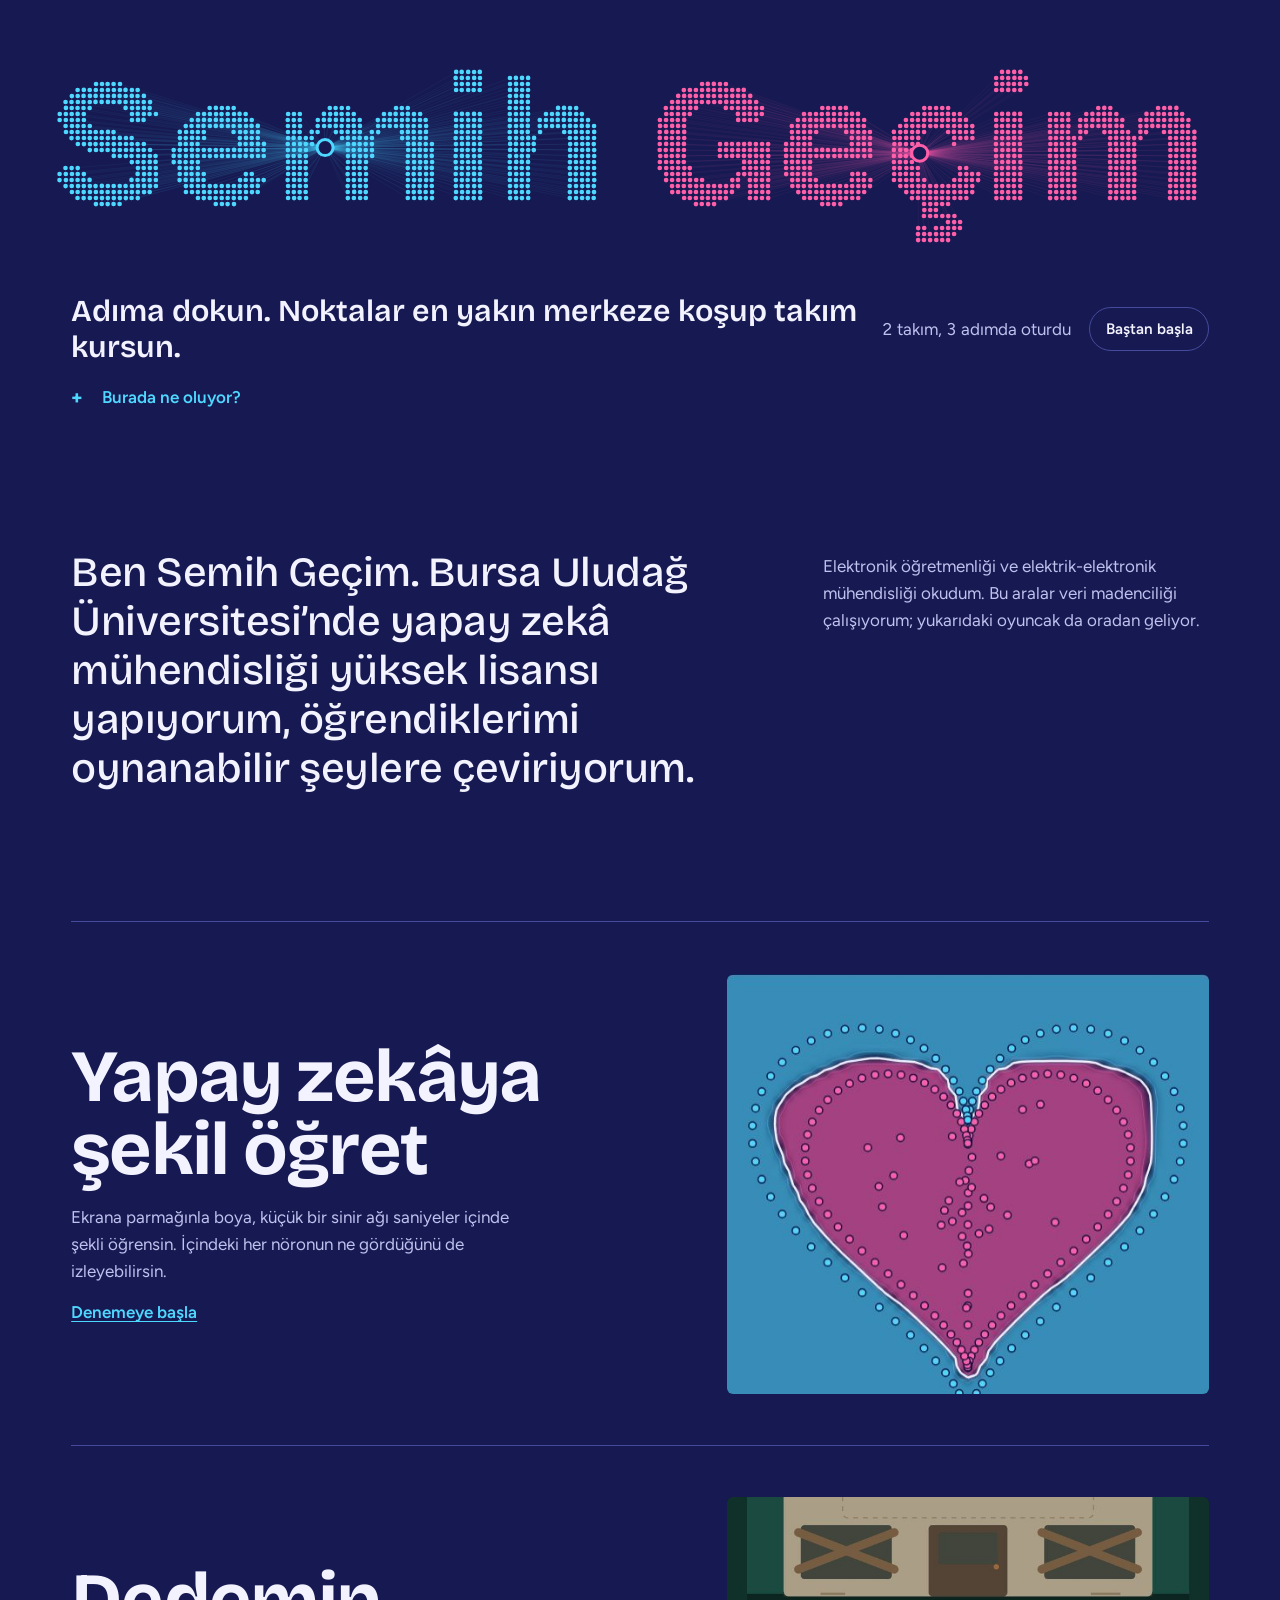
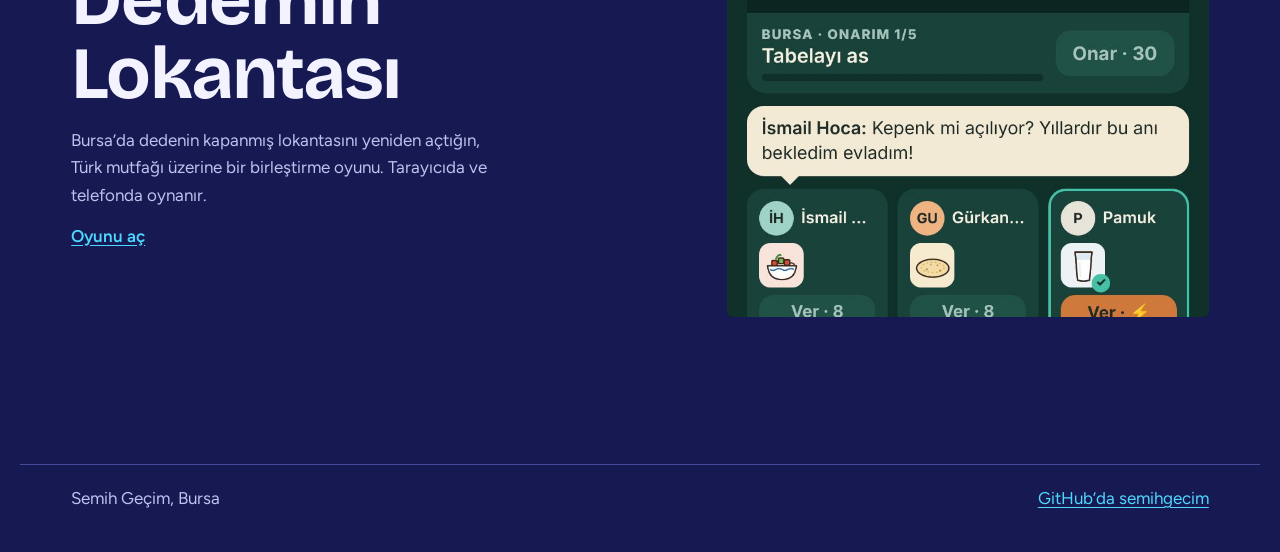
==== commit f6fa994e: "Google Search Console doğrulama etiketini ekle Co-Authored-By: Claude Opus 5.5 <noreply@anthropic.co" ====
--- a/index.html
+++ b/index.html
@@ -5,6 +5,7 @@
 <meta name="viewport" content="width=device-width, initial-scale=1">
 <title>Semih Geçim | Yapay zekâ mühendisliği, projeler</title>
 <meta name="description" content="Semih Geçim'in kişisel sitesi. Bursa Uludağ Üniversitesi yapay zekâ mühendisliği yüksek lisans öğrencisi. Oynanabilir yapay zekâ denemeleri ve projeler.">
+<meta name="google-site-verification" content="5jUEhL1eYQpSl7qWq_699pnZO3DgN0EPshTu4162Xr0" />
 <meta name="theme-color" content="#171a52">
 <meta property="og:title" content="Semih Geçim">
 <meta property="og:description" content="Adına dokun, noktalar takım kursun. Oynanabilir yapay zekâ denemeleri ve projeler.">
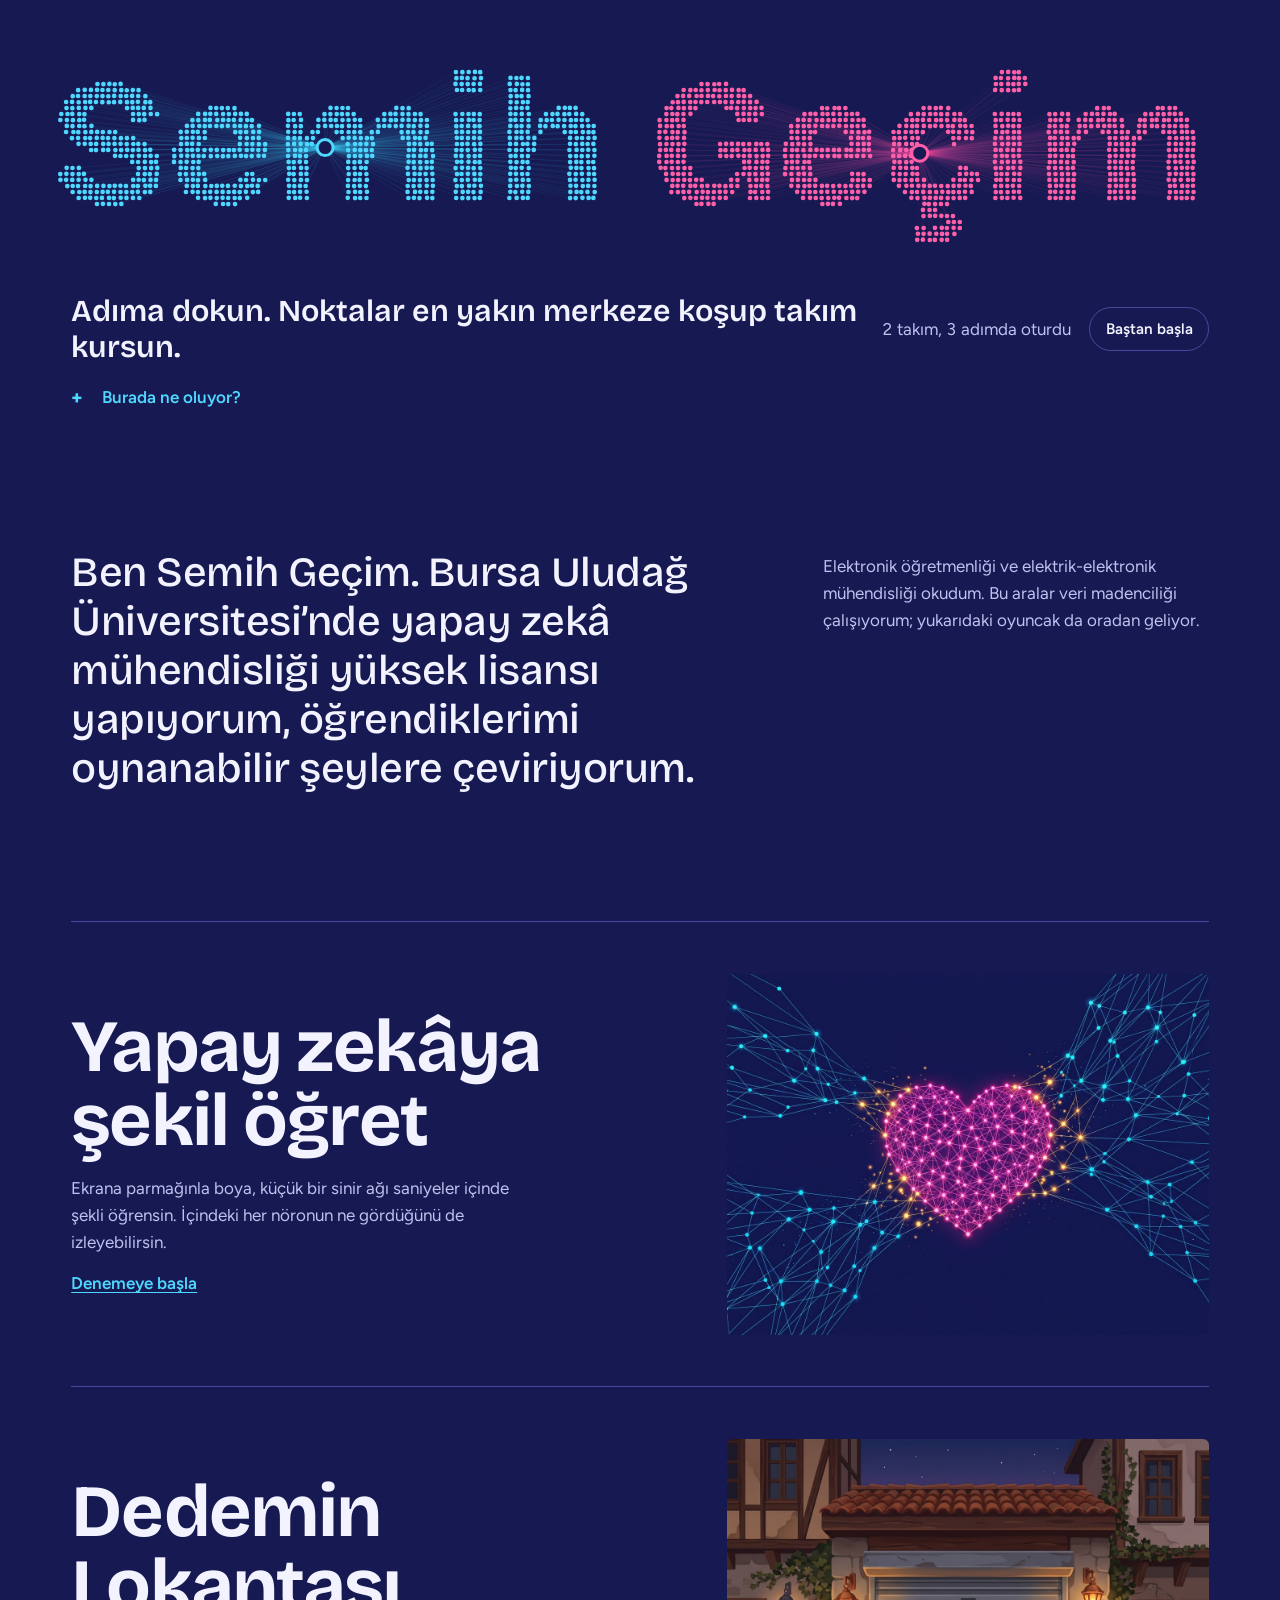
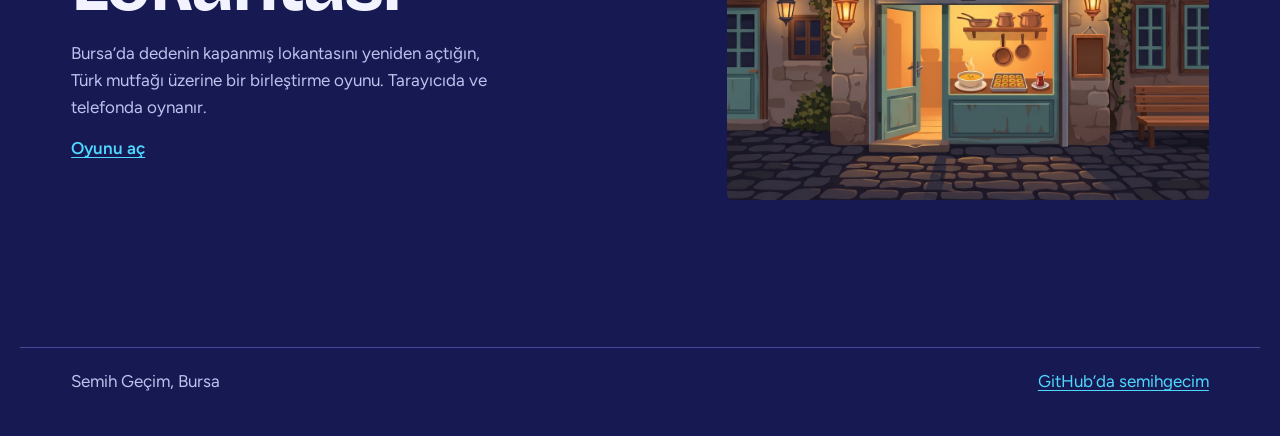
==== commit f87871f5: "Proje görsellerini yeni illüstrasyonlarla değiştir Co-Authored-By: Claude Opus 5.5 <noreply@anthropi" ====
--- a/index.html
+++ b/index.html
@@ -37,7 +37,7 @@
 .project p{margin:16px 0 0;max-width:40ch;color:var(--soft)}
 .project .go{display:inline-block;margin-top:14px;font-weight:600;color:var(--cyan);text-decoration:underline;text-underline-offset:.18em}
 .project:hover h2{color:var(--amber)}
-.project img{display:block;width:100%;height:clamp(240px,34vw,420px);object-fit:cover;object-position:top;border-radius:6px;background:var(--deep)}
+.project img{display:block;width:100%;height:auto;aspect-ratio:4/3;object-fit:cover;border-radius:6px;background:var(--deep)}
 footer{margin-top:clamp(48px,8vw,96px);padding-bottom:40px;color:var(--soft)}
 footer .wrap{display:flex;flex-wrap:wrap;gap:6px 24px;justify-content:space-between;border-top:1.5px solid var(--line);padding-top:20px}
 @media (max-width:760px){.intro,.project{grid-template-columns:minmax(0,1fr)}}
@@ -74,7 +74,7 @@
         <p>Ekrana parmağınla boya, küçük bir sinir ağı saniyeler içinde şekli öğrensin. İçindeki her nöronun ne gördüğünü de izleyebilirsin.</p>
         <span class="go">Denemeye başla</span>
       </div>
-      <img src="/img/sinir-agi.jpg" width="1000" height="1000" loading="lazy" alt="Pembe noktalardan oluşan kalp şekli ve sinir ağının çizdiği sınır">
+      <img src="/img/sinir-agi.jpg" width="1200" height="896" loading="lazy" alt="Mavi ağ çizgilerinin birleşip parlayan pembe bir kalp oluşturduğu illüstrasyon">
     </a>
     <a class="project" href="/dedemin-lokantasi/">
       <div>
@@ -82,7 +82,7 @@
         <p>Bursa’da dedenin kapanmış lokantasını yeniden açtığın, Türk mutfağı üzerine bir birleştirme oyunu. Tarayıcıda ve telefonda oynanır.</p>
         <span class="go">Oyunu aç</span>
       </div>
-      <img src="/img/dedemin-lokantasi.jpg" width="780" height="1000" loading="lazy" alt="Dedemin Lokantası oyunundan bir ekran">
+      <img src="/img/dedemin-lokantasi.jpg" width="1200" height="896" loading="lazy" alt="Akşam ışığında kepengi açık, vitrininde çorba, baklava ve çay duran eski bir lokanta illüstrasyonu">
     </a>
   </section>
 </main>
